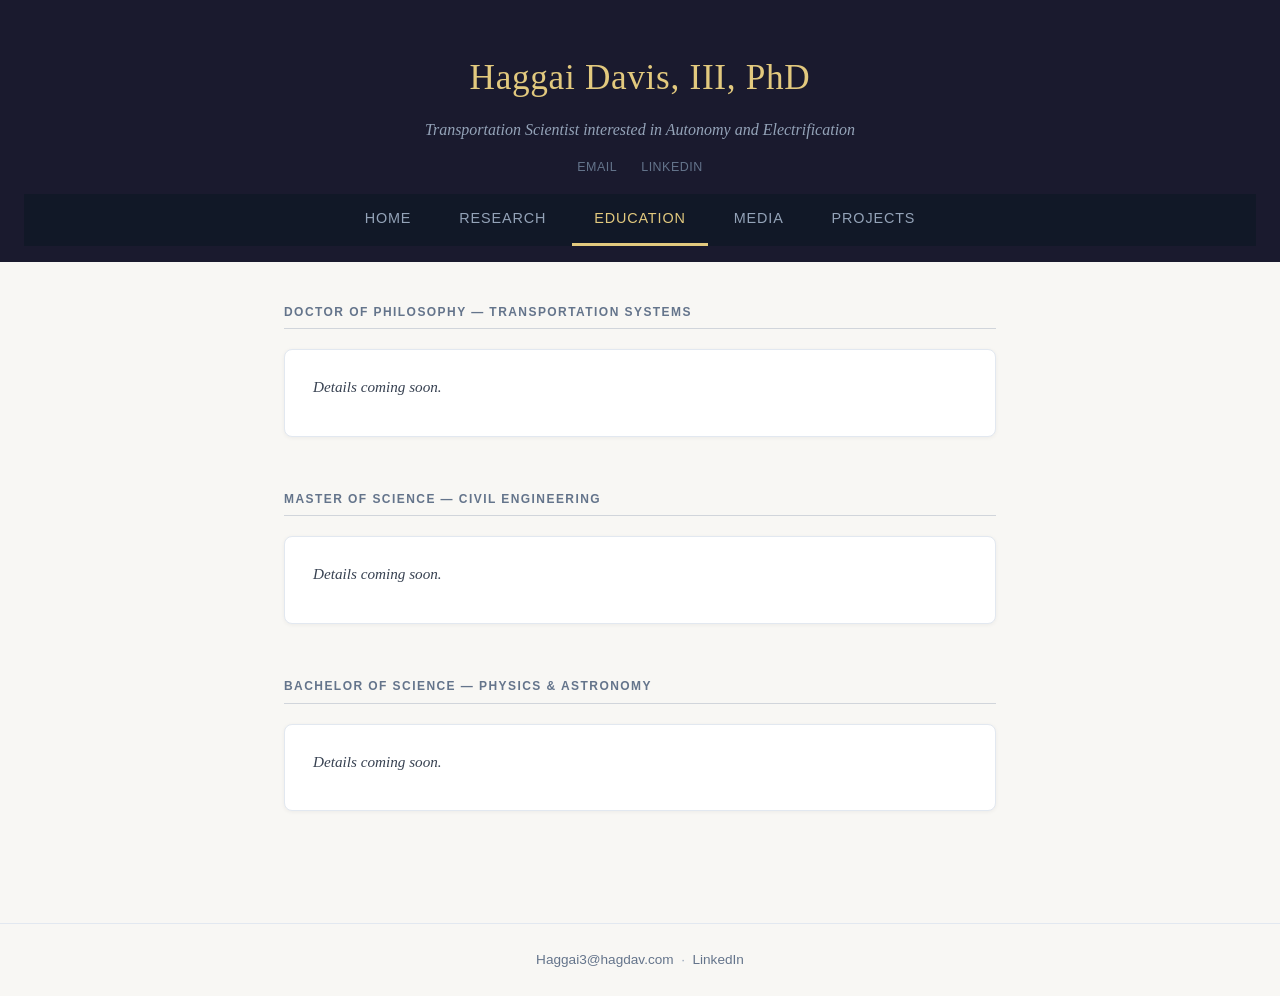
==== education.html @ ba9c8e0f "Add Research and Education pages, reorder nav, move dissertation and GitHub links" ====
<!DOCTYPE html>
<html lang="en">
<head>
  <meta charset="UTF-8">
  <meta name="viewport" content="width=device-width, initial-scale=1.0">
  <title>Education — Haggai Davis, III, PhD</title>
  <link rel="stylesheet" href="style.css">
</head>
<body>

  <header>
    <div class="header-inner">
      <h1>Haggai Davis, III, PhD</h1>
      <p class="tagline">Transportation Scientist interested in Autonomy and Electrification</p>
      <nav class="header-links">
        <a href="mailto:Haggai3@hagdav.com">Email</a>
        <a href="https://www.linkedin.com/in/haggai-davis-iii-phd-15a452110/" target="_blank">LinkedIn</a>
      </nav>
    </div>
    <nav class="page-nav">
      <a href="index.html">Home</a>
      <a href="research.html">Research</a>
      <a href="education.html" class="active">Education</a>
      <a href="media.html">Media</a>
      <a href="projects.html">Projects</a>
    </nav>
  </header>

  <main>

    <section id="phd">
      <h2>Doctor of Philosophy — Transportation Systems</h2>
      <div class="project-card">
        <p class="coming-soon">Details coming soon.</p>
      </div>
    </section>

    <section id="ms">
      <h2>Master of Science — Civil Engineering</h2>
      <div class="project-card">
        <p class="coming-soon">Details coming soon.</p>
      </div>
    </section>

    <section id="bs">
      <h2>Bachelor of Science — Physics &amp; Astronomy</h2>
      <div class="project-card">
        <p class="coming-soon">Details coming soon.</p>
      </div>
    </section>

  </main>

  <footer>
    <p>
      <a href="mailto:Haggai3@hagdav.com">Haggai3@hagdav.com</a>
      &nbsp;·&nbsp;
      <a href="https://www.linkedin.com/in/haggai-davis-iii-phd-15a452110/" target="_blank">LinkedIn</a>
    </p>
  </footer>

</body>
</html>
---- style.css ----
*, *::before, *::after { box-sizing: border-box; margin: 0; padding: 0; }

body {
  font-family: Georgia, 'Times New Roman', serif;
  background: #f8f7f4;
  color: #1a1a2e;
  line-height: 1.7;
}

a {
  color: #1a4f8a;
  text-decoration: none;
}

a:hover { text-decoration: underline; }

/* ===== Header ===== */
header {
  background: #1a1a2e;
  color: #e2e8f0;
  padding: 48px 24px 16px;
  text-align: center;
}

.header-inner {
  max-width: 760px;
  margin: 0 auto;
}

header h1 {
  font-size: 2.2rem;
  font-weight: normal;
  letter-spacing: 0.02em;
  color: #e2c97e;
  margin-bottom: 8px;
}

.tagline {
  font-size: 1rem;
  color: #94a3b8;
  font-style: italic;
  margin-bottom: 14px;
}

/* Page nav — prominent tab bar */
.page-nav {
  background: #111827;
  display: flex;
  justify-content: center;
  gap: 4px;
  padding: 0 24px;
}

.page-nav a {
  color: #94a3b8;
  font-family: 'Helvetica Neue', Arial, sans-serif;
  font-size: 0.9rem;
  letter-spacing: 0.06em;
  text-transform: uppercase;
  padding: 12px 22px;
  border-bottom: 3px solid transparent;
}

.page-nav a:hover {
  color: #e2e8f0;
  text-decoration: none;
}

.page-nav a.active {
  color: #e2c97e;
  border-bottom: 3px solid #e2c97e;
}

/* Contact links — subtle, inside header */
.header-links {
  display: flex;
  justify-content: center;
  gap: 24px;
  padding: 0 24px 16px;
  background: #1a1a2e;
}

.header-links a {
  color: #64748b;
  font-family: 'Helvetica Neue', Arial, sans-serif;
  font-size: 0.78rem;
  letter-spacing: 0.04em;
  text-transform: uppercase;
}

.header-links a:hover {
  color: #94a3b8;
  text-decoration: none;
}

.episode-list {
  padding-left: 20px;
  margin-top: 10px;
}

.episode-list li {
  font-size: 0.9rem;
  margin-bottom: 6px;
  color: #374151;
}

.episode-list a {
  color: #1a4f8a;
}

.coming-soon {
  color: #94a3b8;
  font-style: italic;
  font-size: 0.95rem;
}

/* ===== Main ===== */
main {
  max-width: 760px;
  margin: 0 auto;
  padding: 40px 24px 60px;
}

section {
  margin-bottom: 52px;
}

section h2 {
  font-family: 'Helvetica Neue', Arial, sans-serif;
  font-size: 0.75rem;
  font-weight: bold;
  letter-spacing: 0.12em;
  text-transform: uppercase;
  color: #64748b;
  border-bottom: 1px solid #d1d5db;
  padding-bottom: 6px;
  margin-bottom: 20px;
}

#about p {
  margin-bottom: 14px;
  font-size: 1rem;
}

#about p:last-child { margin-bottom: 0; }

#about a { color: #1a4f8a; }

/* ===== Project cards ===== */
.project-card {
  background: #fff;
  border: 1px solid #e2e8f0;
  border-radius: 8px;
  padding: 24px 28px;
  margin-bottom: 20px;
  box-shadow: 0 1px 4px rgba(0,0,0,0.05);
}

.project-header {
  display: flex;
  align-items: flex-start;
  justify-content: space-between;
  gap: 16px;
  margin-bottom: 12px;
  flex-wrap: wrap;
}

.project-header h3 {
  font-family: 'Helvetica Neue', Arial, sans-serif;
  font-size: 1.1rem;
  font-weight: bold;
  color: #1a1a2e;
}

.project-links {
  display: flex;
  gap: 8px;
  flex-shrink: 0;
}

.btn {
  font-family: 'Helvetica Neue', Arial, sans-serif;
  font-size: 0.78rem;
  font-weight: bold;
  letter-spacing: 0.04em;
  text-transform: uppercase;
  padding: 5px 14px;
  border-radius: 4px;
  background: #1a1a2e;
  color: #e2c97e;
  white-space: nowrap;
}

.btn:hover {
  background: #2d2d4e;
  text-decoration: none;
}

.btn-outline {
  background: transparent;
  color: #1a1a2e;
  border: 1px solid #cbd5e1;
}

.btn-outline:hover {
  background: #f1f5f9;
  text-decoration: none;
}

.project-card p {
  font-size: 0.95rem;
  margin-bottom: 12px;
  color: #374151;
}

.project-card ul {
  padding-left: 20px;
  margin-bottom: 16px;
}

.project-card li {
  font-size: 0.9rem;
  color: #4b5563;
  margin-bottom: 4px;
}

.project-tags {
  display: flex;
  gap: 8px;
  flex-wrap: wrap;
}

.project-tags span {
  font-family: 'Helvetica Neue', Arial, sans-serif;
  font-size: 0.75rem;
  background: #f1f5f9;
  color: #475569;
  padding: 2px 10px;
  border-radius: 20px;
  border: 1px solid #e2e8f0;
}

/* ===== Video embed ===== */
.video-wrapper {
  position: relative;
  padding-bottom: 56.25%;
  height: 0;
  overflow: hidden;
  border-radius: 6px;
  margin-top: 4px;
}

.video-wrapper iframe {
  position: absolute;
  top: 0; left: 0;
  width: 100%;
  height: 100%;
}

/* ===== Footer ===== */
footer {
  text-align: center;
  padding: 24px;
  font-family: 'Helvetica Neue', Arial, sans-serif;
  font-size: 0.85rem;
  color: #94a3b8;
  border-top: 1px solid #e2e8f0;
}

footer a { color: #64748b; }
footer a:hover { color: #1a1a2e; text-decoration: none; }
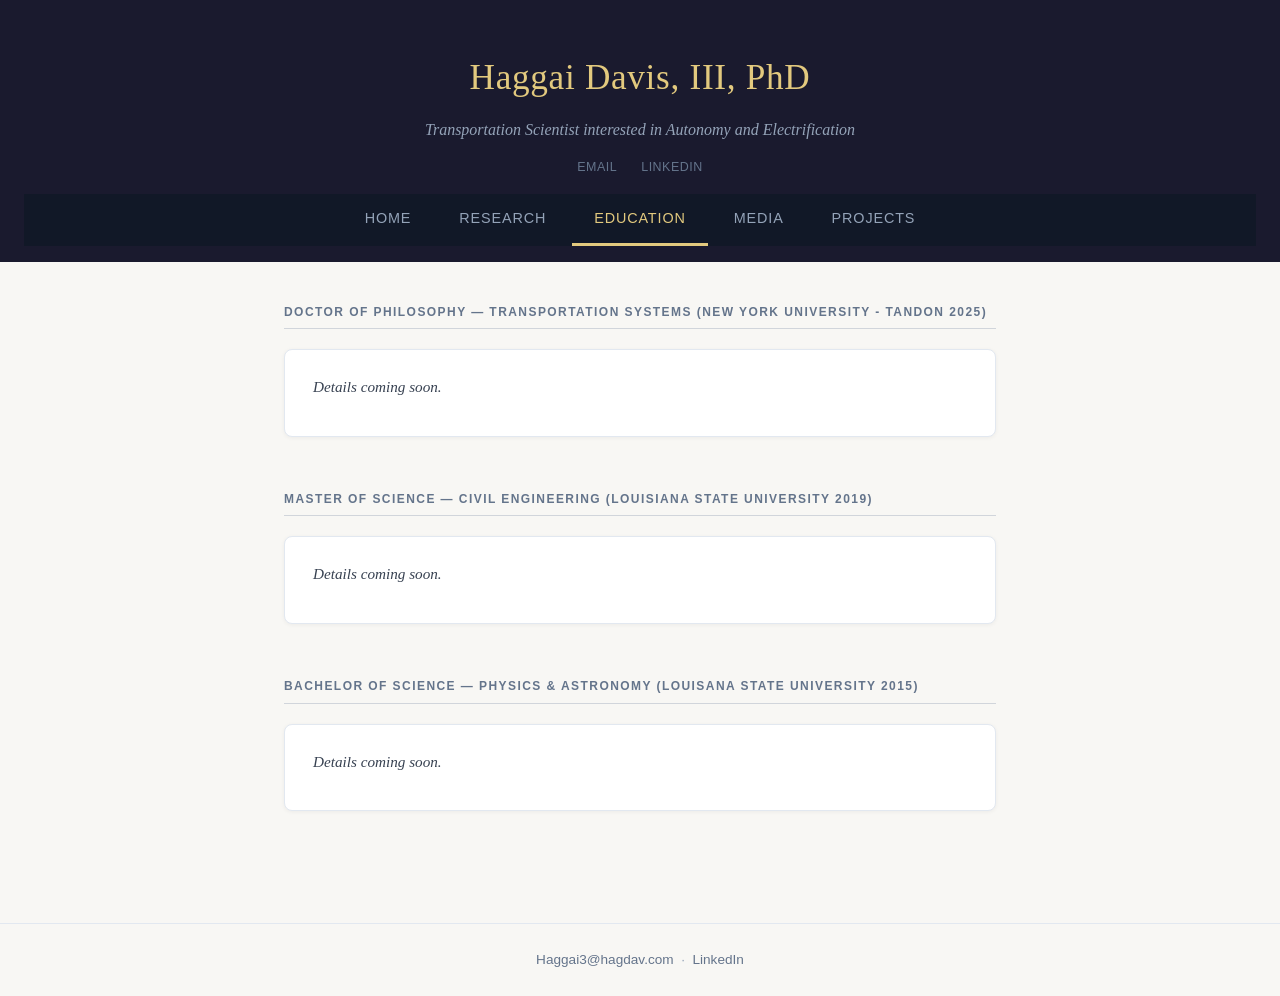
==== commit 4623a7f4: "Update education.html" ====
--- a/education.html
+++ b/education.html
@@ -29,21 +29,21 @@
   <main>
 
     <section id="phd">
-      <h2>Doctor of Philosophy — Transportation Systems</h2>
+      <h2>Doctor of Philosophy — Transportation Systems (New York University - Tandon 2025)</h2>
       <div class="project-card">
         <p class="coming-soon">Details coming soon.</p>
       </div>
     </section>
 
     <section id="ms">
-      <h2>Master of Science — Civil Engineering</h2>
+      <h2>Master of Science — Civil Engineering (Louisiana State University 2019)</h2>
       <div class="project-card">
         <p class="coming-soon">Details coming soon.</p>
       </div>
     </section>
 
     <section id="bs">
-      <h2>Bachelor of Science — Physics &amp; Astronomy</h2>
+      <h2>Bachelor of Science — Physics &amp; Astronomy (Louisana State University 2015)</h2>
       <div class="project-card">
         <p class="coming-soon">Details coming soon.</p>
       </div>
--- a/style.css
+++ b/style.css
@@ -106,6 +106,14 @@
 
 .episode-list a {
   color: #1a4f8a;
+}
+
+.award-img {
+  width: 100%;
+  max-width: 480px;
+  border-radius: 6px;
+  margin-top: 10px;
+  display: block;
 }
 
 .coming-soon {
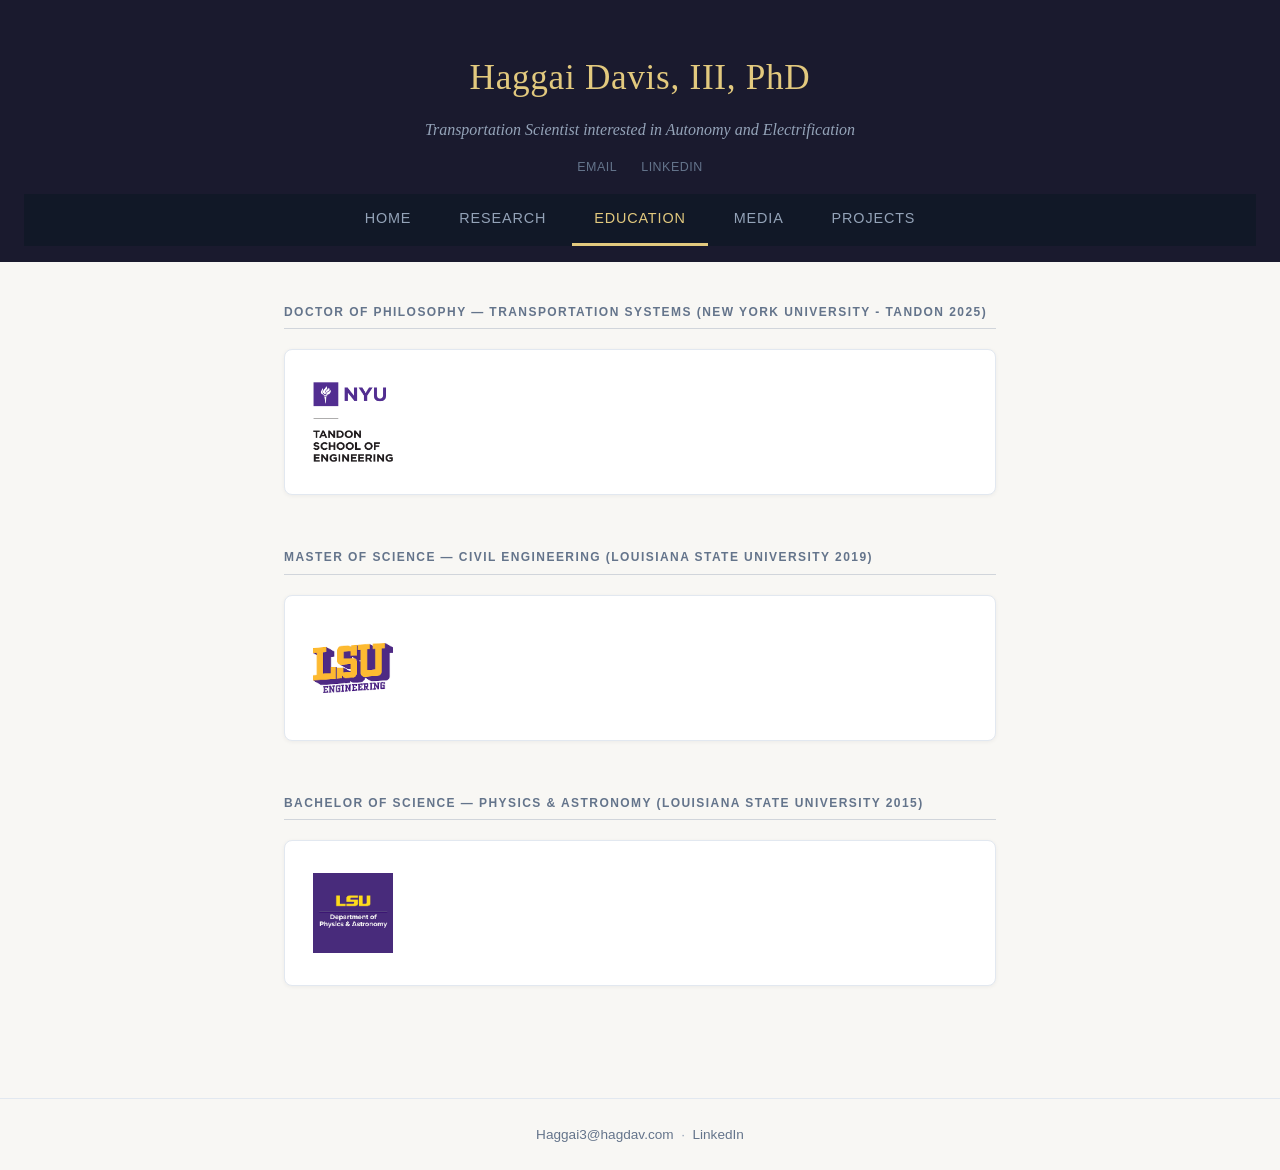
==== commit 814ca889: "Split Awards into ITS-NY and ITE Dr. Louis entries" ====
--- a/education.html
+++ b/education.html
@@ -31,21 +31,21 @@
     <section id="phd">
       <h2>Doctor of Philosophy — Transportation Systems (New York University - Tandon 2025)</h2>
       <div class="project-card">
-        <p class="coming-soon">Details coming soon.</p>
+        <img src="nyu_tandon_logo_1.png" alt="NYU Tandon School of Engineering" class="school-logo">
       </div>
     </section>
 
     <section id="ms">
       <h2>Master of Science — Civil Engineering (Louisiana State University 2019)</h2>
       <div class="project-card">
-        <p class="coming-soon">Details coming soon.</p>
+        <img src="LSU engineering logo.png" alt="LSU College of Engineering" class="school-logo">
       </div>
     </section>
 
     <section id="bs">
-      <h2>Bachelor of Science — Physics &amp; Astronomy (Louisana State University 2015)</h2>
+      <h2>Bachelor of Science — Physics &amp; Astronomy (Louisiana State University 2015)</h2>
       <div class="project-card">
-        <p class="coming-soon">Details coming soon.</p>
+        <img src="LSU physics logo.png" alt="LSU Department of Physics & Astronomy" class="school-logo">
       </div>
     </section>
 
--- a/style.css
+++ b/style.css
@@ -106,6 +106,14 @@
 
 .episode-list a {
   color: #1a4f8a;
+}
+
+.school-logo {
+  max-height: 80px;
+  max-width: 100%;
+  object-fit: contain;
+  display: block;
+  margin: 8px 0;
 }
 
 .award-img {
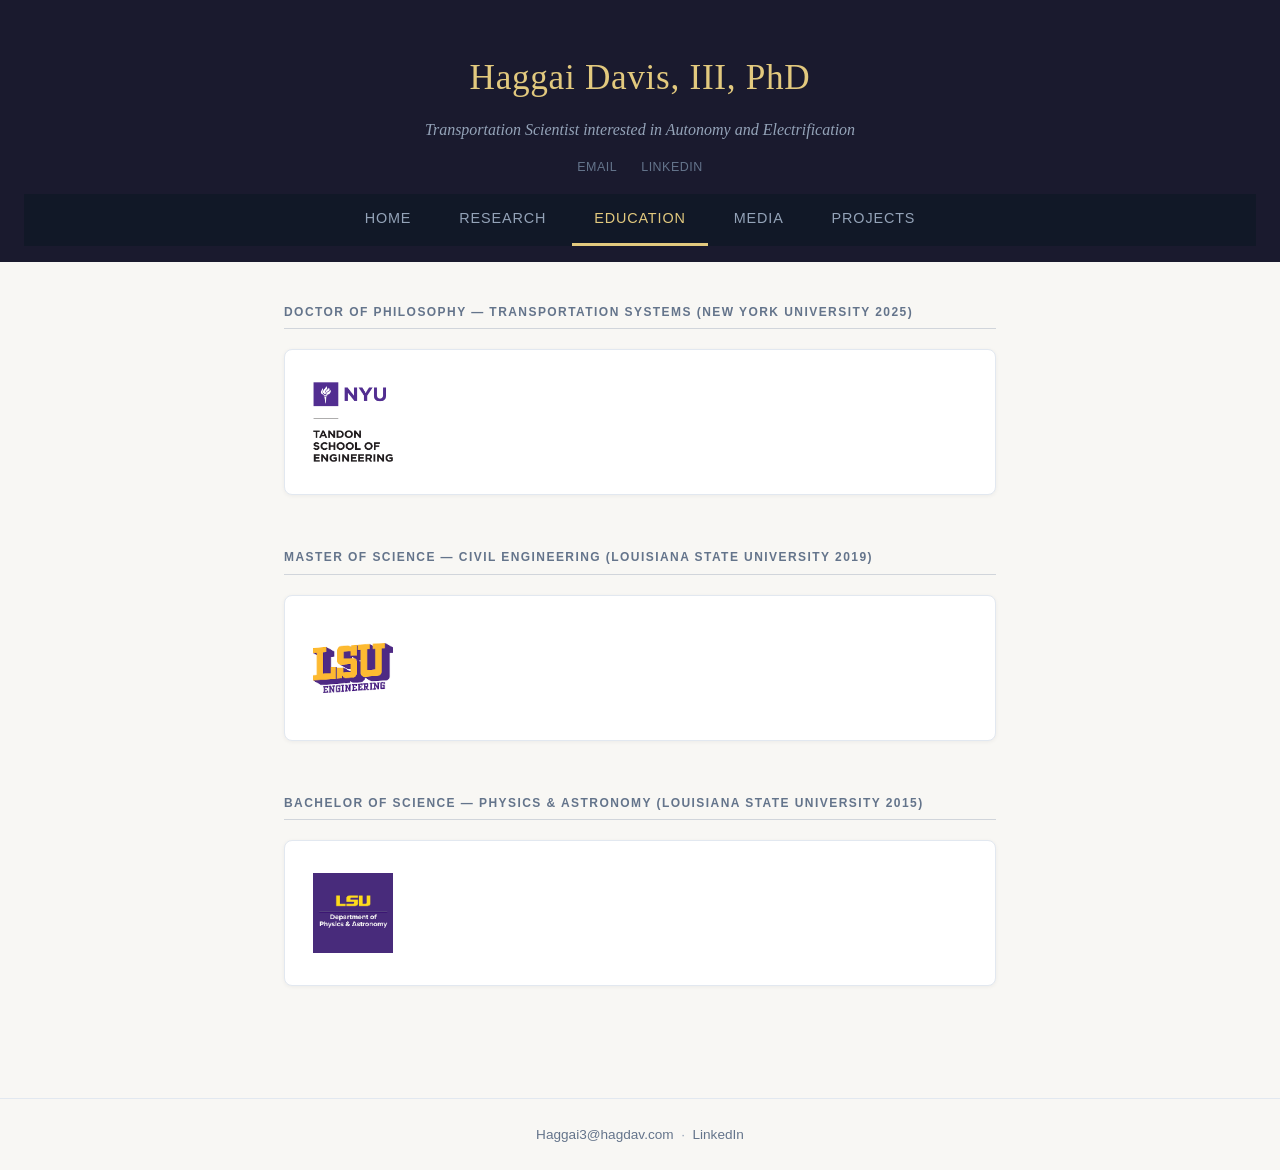
==== commit 0997b5ee: "Update education.html" ====
--- a/education.html
+++ b/education.html
@@ -29,7 +29,7 @@
   <main>
 
     <section id="phd">
-      <h2>Doctor of Philosophy — Transportation Systems (New York University - Tandon 2025)</h2>
+      <h2>Doctor of Philosophy — Transportation Systems (New York University 2025)</h2>
       <div class="project-card">
         <img src="nyu_tandon_logo_1.png" alt="NYU Tandon School of Engineering" class="school-logo">
       </div>
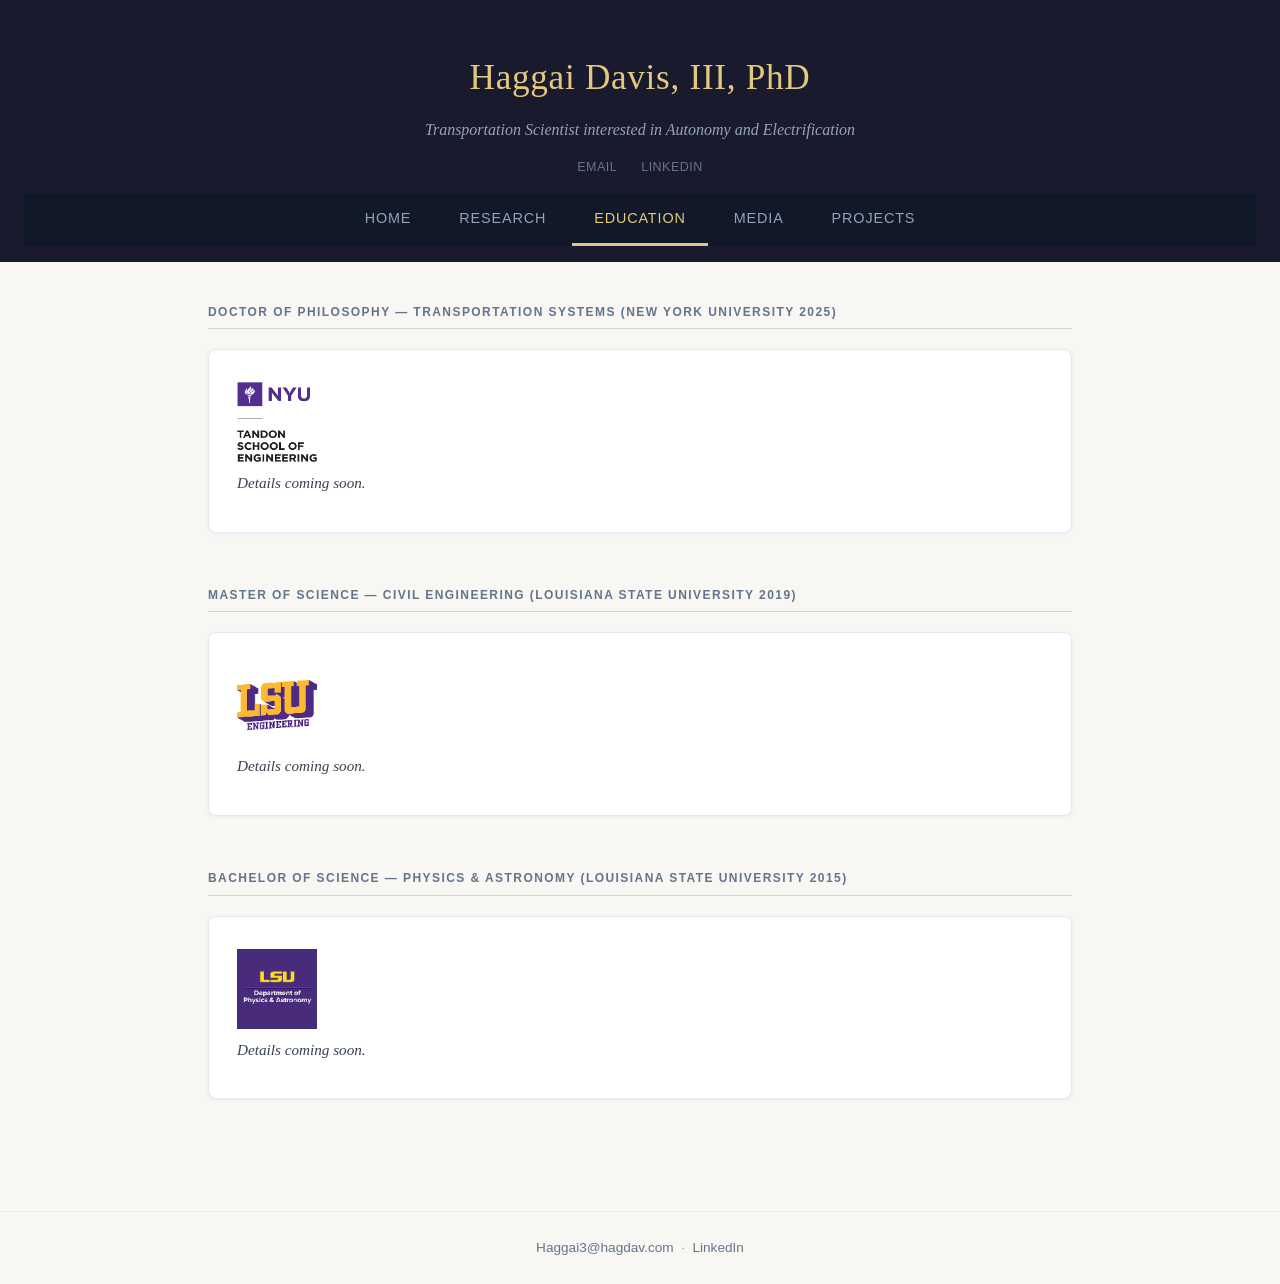
==== commit d49c342f: "Add coming soon to education sections, update Tech Gumbo links" ====
--- a/education.html
+++ b/education.html
@@ -32,6 +32,7 @@
       <h2>Doctor of Philosophy — Transportation Systems (New York University 2025)</h2>
       <div class="project-card">
         <img src="nyu_tandon_logo_1.png" alt="NYU Tandon School of Engineering" class="school-logo">
+        <p class="coming-soon">Details coming soon.</p>
       </div>
     </section>
 
@@ -39,6 +40,7 @@
       <h2>Master of Science — Civil Engineering (Louisiana State University 2019)</h2>
       <div class="project-card">
         <img src="LSU engineering logo.png" alt="LSU College of Engineering" class="school-logo">
+        <p class="coming-soon">Details coming soon.</p>
       </div>
     </section>
 
@@ -46,6 +48,7 @@
       <h2>Bachelor of Science — Physics &amp; Astronomy (Louisiana State University 2015)</h2>
       <div class="project-card">
         <img src="LSU physics logo.png" alt="LSU Department of Physics & Astronomy" class="school-logo">
+        <p class="coming-soon">Details coming soon.</p>
       </div>
     </section>
 
--- a/style.css
+++ b/style.css
@@ -23,7 +23,7 @@
 }
 
 .header-inner {
-  max-width: 760px;
+  max-width: 912px;
   margin: 0 auto;
 }
 
@@ -108,6 +108,21 @@
   color: #1a4f8a;
 }
 
+#headshot-wrapper {
+  text-align: center;
+  margin: 32px auto 8px;
+}
+
+#headshot {
+  width: 300px;
+  height: 300px;
+  object-fit: cover;
+  object-position: center 30%;
+  border-radius: 50%;
+  border: 3px solid #e2c97e;
+  box-shadow: 0 4px 16px rgba(0,0,0,0.2);
+}
+
 .school-logo {
   max-height: 80px;
   max-width: 100%;
@@ -132,7 +147,7 @@
 
 /* ===== Main ===== */
 main {
-  max-width: 760px;
+  max-width: 912px;
   margin: 0 auto;
   padding: 40px 24px 60px;
 }
@@ -273,6 +288,59 @@
   height: 100%;
 }
 
+/* ===== Reading/Listening tables ===== */
+.reading-table {
+  width: 100%;
+  border-collapse: collapse;
+  font-size: 0.9rem;
+  margin-top: 4px;
+}
+
+.reading-table th {
+  font-family: 'Helvetica Neue', Arial, sans-serif;
+  font-size: 0.75rem;
+  text-transform: uppercase;
+  letter-spacing: 0.08em;
+  color: #64748b;
+  text-align: left;
+  padding: 8px 12px;
+  border-bottom: 2px solid #e2e8f0;
+}
+
+.reading-table td {
+  padding: 14px 12px;
+  border-bottom: 1px solid #e2e8f0;
+  color: #374151;
+  vertical-align: top;
+}
+
+.reading-table tr:last-child td {
+  border-bottom: none;
+}
+
+.reading-table tr:hover td {
+  background: #f8fafc;
+}
+
+.reading-table td:first-child,
+.reading-table td:nth-child(2) {
+  white-space: nowrap;
+  width: 1%;
+}
+
+.reading-table td:first-child {
+  font-weight: bold;
+  color: #1a1a2e;
+}
+
+.reading-table td:first-child a {
+  color: #1a4f8a;
+}
+
+.reading-table td:nth-child(3) {
+  width: auto;
+}
+
 /* ===== Footer ===== */
 footer {
   text-align: center;
